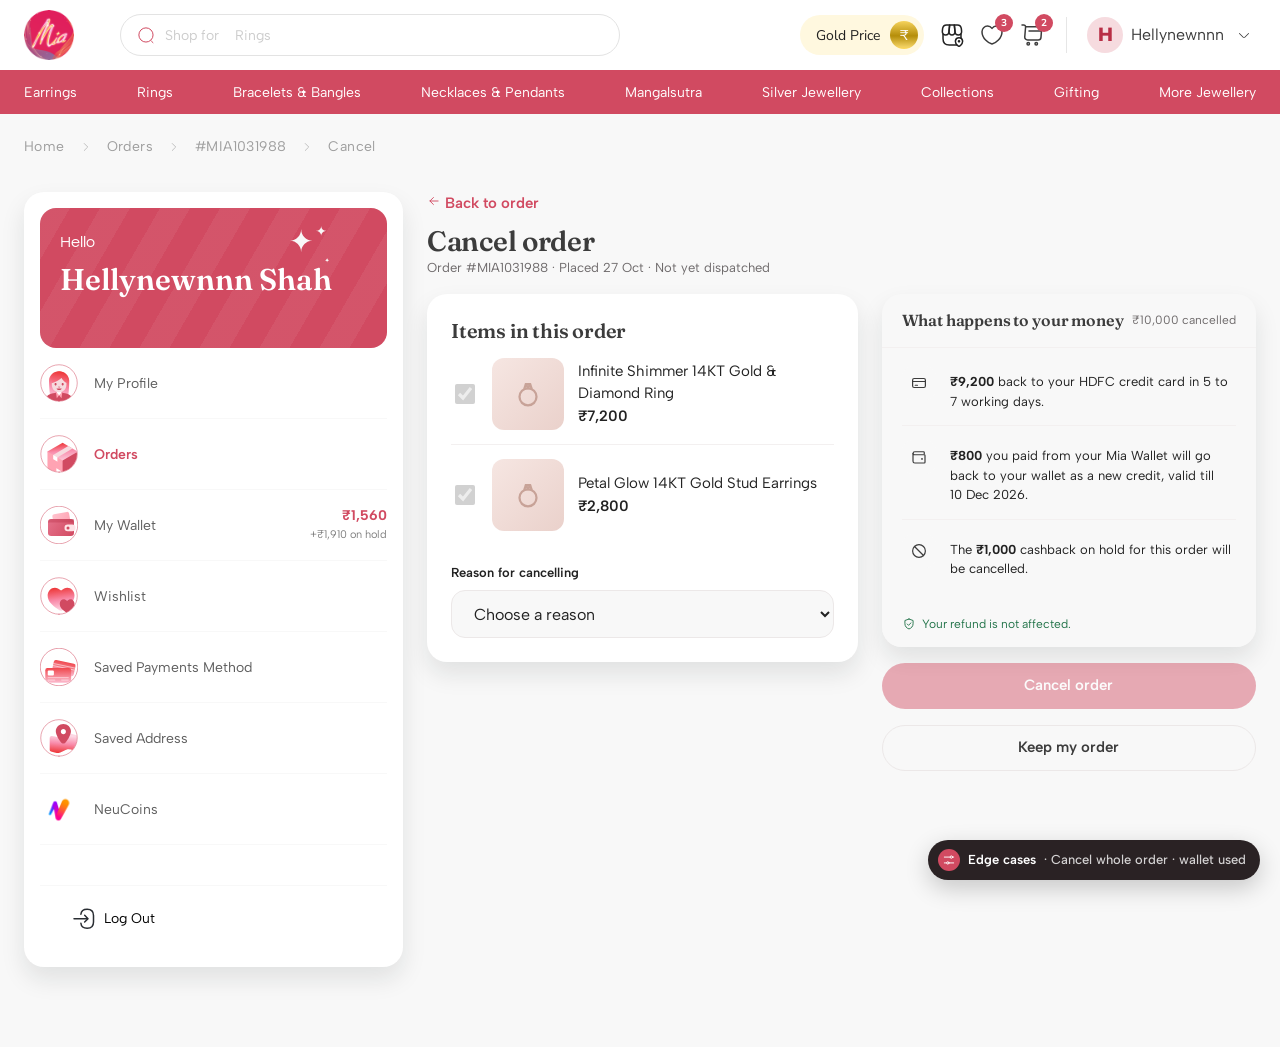
==== cancel.html @ 60a7fd8e "Add Mia Wallet and Cashback UI prototype (manual claim) Static HTML/CSS/JS prototype of the wallet a" ====
<!doctype html>
<html lang="en-IN">
<head>
  <meta charset="utf-8">
  <meta name="viewport" content="width=device-width, initial-scale=1, viewport-fit=cover">
  <title>Cancel order · Mia Wallet prototype</title>
  <link rel="preconnect" href="https://fonts.googleapis.com">
  <link rel="preconnect" href="https://fonts.gstatic.com" crossorigin>
  <link rel="stylesheet" href="assets/css/mia.css">
  <link rel="stylesheet" href="assets/css/site.css">
</head>
<body>
  <script src="assets/js/core.js"></script>
  <script src="assets/js/components.js"></script>
  <script src="assets/js/orders-data.js"></script>
  <script src="assets/js/pages/cancel.js"></script>
</body>
</html>
---- assets/css/mia.css ----
/* Mia Wallet & Cashback — UI prototype styles
   Tokens derived from stg.miabytanishq.com, flattened for a cleaner look. */

@import url("https://fonts.googleapis.com/css2?family=Albert+Sans:wght@400;500;600;700&family=Fraunces:opsz,wght@9..144,500;9..144,600&display=swap");

:root {
  --rose: #d14a61;
  --rose-700: #b23a4f;
  --rose-100: #ffe3e7;
  --rose-50: #fff4f6;

  --ink: #222222;
  --ink-2: #3c3c3c;
  --muted: #6e6a6b;
  --faint: #9a9596;
  --line: #ece8e8;
  --line-2: #f3f0f0;
  --canvas: #f8f8f8;
  --surface: #ffffff;

  --pos: #23744a;
  --pos-bg: #e9f5ee;
  --warn: #8a5a00;
  --warn-bg: #fdf3df;
  --warn-line: #f2dcae;
  --mute: #77716f;
  --mute-bg: #f1efee;
  --err: #c0292f;
  --err-bg: #fdeced;

  --f-display: "Fraunces", Georgia, serif;
  --f-ui: "Albert Sans", system-ui, -apple-system, "Segoe UI", sans-serif;

  --r-card: 20px;
  --r-inner: 14px;
  --r-pill: 999px;

  --s-1: 4px; --s-2: 8px; --s-3: 12px; --s-4: 16px; --s-5: 24px; --s-6: 32px; --s-7: 48px;

  --ease-out: cubic-bezier(.2, .8, .2, 1);
  --ease-in: cubic-bezier(.4, 0, 1, 1);
}

*, *::before, *::after { box-sizing: border-box; }
html { -webkit-text-size-adjust: 100%; }
body {
  margin: 0;
  font-family: var(--f-ui);
  font-size: 15px;
  line-height: 1.5;
  color: var(--ink);
  background: var(--canvas);
  font-feature-settings: "tnum" 0;
  -webkit-font-smoothing: antialiased;
}
img { max-width: 100%; display: block; }
a { color: var(--rose); text-decoration: none; }
a:hover { text-decoration: underline; text-underline-offset: 3px; }
button { font: inherit; color: inherit; }
:focus-visible { outline: 2px solid var(--rose); outline-offset: 2px; border-radius: 6px; }
.num { font-variant-numeric: tabular-nums; }
.sr-only { position: absolute; width: 1px; height: 1px; overflow: hidden; clip: rect(0 0 0 0); white-space: nowrap; }

h1, h2, h3, .display { font-family: var(--f-display); font-weight: 600; color: var(--ink-2); margin: 0; letter-spacing: -0.01em; }
h1 { font-size: 28px; line-height: 1.2; }
h2 { font-size: 20px; line-height: 1.3; }
h3 { font-size: 16px; line-height: 1.35; }
p { margin: 0; }
.eyebrow { font-size: 11px; font-weight: 600; letter-spacing: .12em; text-transform: uppercase; color: var(--muted); }
.muted { color: var(--muted); }
.faint { color: var(--faint); }
.small { font-size: 13px; }
.xs { font-size: 12px; }
.strong { font-weight: 600; }

/* ---------- Header ---------- */
.hdr { background: var(--surface); border-bottom: 1px solid var(--line); position: sticky; top: 0; z-index: 40; }
.hdr__in { max-width: 1240px; margin: 0 auto; padding: 12px 24px; display: flex; align-items: center; gap: 24px; }
.logo { display: inline-flex; align-items: center; justify-content: center; width: 44px; height: 44px; border-radius: 50%; background: var(--rose); color: #fff; font-family: var(--f-display); font-style: italic; font-weight: 600; font-size: 19px; text-decoration: none !important; flex: none; }
.hdr__search { flex: 1; max-width: 520px; display: flex; align-items: center; gap: 10px; height: 42px; padding: 0 16px; border: 1px solid var(--line); border-radius: var(--r-pill); color: var(--faint); font-size: 14px; }
.hdr__icons { margin-left: auto; display: flex; align-items: center; gap: 6px; }
.icon-btn { width: 42px; height: 42px; border-radius: 50%; display: inline-grid; place-items: center; border: 0; background: transparent; cursor: pointer; color: var(--ink-2); position: relative; }
.icon-btn:hover { background: var(--line-2); }
.icon-btn .dot { position: absolute; top: 6px; right: 6px; min-width: 16px; height: 16px; border-radius: 8px; background: var(--rose); color: #fff; font-size: 10px; font-weight: 700; display: grid; place-items: center; padding: 0 4px; }
.acct { position: relative; }
.acct__btn { display: flex; align-items: center; gap: 8px; height: 42px; padding: 0 8px 0 4px; border: 0; background: transparent; cursor: pointer; border-radius: var(--r-pill); }
.acct__btn:hover { background: var(--line-2); }
.avatar { width: 34px; height: 34px; border-radius: 50%; background: var(--rose-100); color: var(--rose); display: grid; place-items: center; font-weight: 600; }
.acct__menu { position: absolute; right: 0; top: calc(100% + 8px); width: 280px; background: var(--surface); border: 1px solid var(--line); border-radius: 16px; padding: 8px; box-shadow: 0 12px 32px rgba(23, 26, 33, .08); opacity: 0; visibility: hidden; transform: translateY(-4px); pointer-events: none; transition: opacity .15s var(--ease-out), transform .15s var(--ease-out), visibility 0s .15s; }
.acct__menu.is-open { opacity: 1; visibility: visible; transform: none; pointer-events: auto; transition-delay: 0s; }
.acct__menu a { display: flex; align-items: center; justify-content: space-between; gap: 12px; padding: 11px 12px; border-radius: 10px; color: var(--ink-2); font-size: 14px; text-decoration: none; }
.acct__menu a:hover { background: var(--canvas); }
.acct__menu hr { border: 0; border-top: 1px solid var(--line); margin: 6px 4px; }
.chip-bal { font-size: 13px; font-weight: 600; color: var(--rose); background: var(--rose-50); border-radius: var(--r-pill); padding: 2px 10px; font-variant-numeric: tabular-nums; }
.hdr__login { height: 40px; padding: 0 18px; border-radius: var(--r-pill); border: 1px solid var(--line); background: #fff; font-weight: 600; cursor: pointer; }

.navbar { background: var(--surface); border-bottom: 1px solid var(--line); }
.navbar__in { max-width: 1240px; margin: 0 auto; padding: 0 24px; display: flex; gap: 28px; height: 44px; align-items: center; overflow-x: auto; scrollbar-width: none; }
.navbar__in span { font-size: 14px; color: var(--ink-2); white-space: nowrap; }

/* ---------- Layout ---------- */
.wrap { max-width: 1240px; margin: 0 auto; padding: 20px 24px 96px; }
.crumbs { display: flex; gap: 8px; font-size: 13px; color: var(--muted); margin-bottom: 20px; flex-wrap: wrap; }
.crumbs a { color: var(--muted); }
.crumbs span[aria-current] { color: var(--ink-2); }
.acct-layout { display: grid; grid-template-columns: 300px 1fr; gap: 24px; align-items: start; }
.stack { display: grid; gap: 16px; }
.stack-sm { display: grid; gap: 8px; }
.row { display: flex; align-items: center; gap: 12px; }
.row-between { display: flex; align-items: center; justify-content: space-between; gap: 12px; }
.grid-2 { display: grid; grid-template-columns: 1.15fr 1fr; gap: 24px; align-items: start; }

/* Sidebar */
.side { background: var(--surface); border: 1px solid var(--line); border-radius: var(--r-card); padding: 16px; position: sticky; top: 92px; }
.hello { background: var(--rose); color: #fff; border-radius: 16px; padding: 18px 20px 22px; margin-bottom: 8px; }
.hello small { font-size: 13px; opacity: .85; }
.hello .display { color: #fff; font-size: 22px; margin-top: 2px; }
.side__nav a { display: flex; align-items: center; gap: 12px; padding: 13px 10px; border-radius: 12px; color: var(--ink-2); font-size: 15px; text-decoration: none; }
.side__nav a + a { border-top: 1px solid var(--line-2); }
.side__nav a:hover { background: var(--canvas); }
.side__nav a[aria-current="page"] { color: var(--rose); font-weight: 600; }
.side__nav .ico { width: 34px; height: 34px; border-radius: 50%; background: var(--rose-50); color: var(--rose); display: grid; place-items: center; flex: none; }
.side__nav .chip-bal { margin-left: auto; }
.m-acctnav { display: none; }

/* ---------- Cards ---------- */
.card { background: var(--surface); border: 1px solid var(--line); border-radius: var(--r-card); padding: 24px; }
.card--flush { padding: 0; overflow: hidden; }
.card__hd { display: flex; align-items: center; justify-content: space-between; gap: 12px; margin-bottom: 16px; }
.card__sec { padding: 20px 24px; }
.card__sec + .card__sec { border-top: 1px solid var(--line-2); }
.divider { border: 0; border-top: 1px solid var(--line-2); margin: 16px 0; }
.page-title { display: flex; align-items: center; justify-content: space-between; gap: 16px; }

/* ---------- Buttons ---------- */
.btn { display: inline-flex; align-items: center; justify-content: center; gap: 8px; height: 46px; padding: 0 24px; border-radius: var(--r-pill); border: 1px solid transparent; font-family: var(--f-ui); font-size: 15px; font-weight: 600; cursor: pointer; text-decoration: none !important; transition: background-color .15s var(--ease-out), color .15s var(--ease-out), border-color .15s var(--ease-out), transform .1s; white-space: nowrap; }
.btn:active { transform: scale(.985); }
.btn--primary { background: var(--rose); color: #fff; }
.btn--primary:hover { background: var(--rose-700); }
.btn--soft { background: var(--rose-100); color: var(--rose); }
.btn--soft:hover { background: #ffd5db; }
.btn--ghost { background: transparent; color: var(--ink-2); border-color: var(--line); }
.btn--ghost:hover { border-color: #d9d3d3; background: var(--canvas); }
.btn--block { width: 100%; }
.btn--sm { height: 36px; padding: 0 16px; font-size: 14px; }
.btn[disabled], .btn[aria-disabled="true"] { opacity: .45; cursor: not-allowed; transform: none; }
.btn .spin { width: 16px; height: 16px; border: 2px solid currentColor; border-right-color: transparent; border-radius: 50%; animation: spin .7s linear infinite; }
@keyframes spin { to { transform: rotate(360deg); } }
.link { background: none; border: 0; padding: 0; color: var(--rose); font-weight: 600; cursor: pointer; font-size: inherit; text-decoration: none; }
.link:hover { text-decoration: underline; text-underline-offset: 3px; }
.link--muted { color: var(--ink-2); }

/* ---------- Badges / chips ---------- */
.badge { display: inline-flex; align-items: center; gap: 6px; height: 26px; padding: 0 10px; border-radius: var(--r-pill); font-size: 12px; font-weight: 600; white-space: nowrap; }
.badge svg { width: 13px; height: 13px; }
.badge--neutral { background: var(--rose-50); color: var(--rose-700); }
.badge--pos { background: var(--pos-bg); color: var(--pos); }
.badge--warn { background: var(--warn-bg); color: var(--warn); }
.badge--mute { background: var(--mute-bg); color: var(--mute); }
.badge--info { background: #eef2f8; color: #3b5276; }
.badge--status { background: #fff3dc; color: #a05b00; }
.tag { display: inline-flex; align-items: center; height: 22px; padding: 0 8px; border-radius: 6px; font-size: 11px; font-weight: 700; letter-spacing: .02em; }
.tag--wallet { background: var(--rose); color: #fff; }
.tag--offer { background: #f3ecff; color: #6a3fb5; }
.tag--disc { background: var(--pos-bg); color: var(--pos); }
.tag--coupon { background: #eef2f8; color: #3b5276; }
.tag--plain { background: var(--mute-bg); color: var(--mute); }

/* ---------- Notices ---------- */
.note { display: flex; gap: 10px; align-items: flex-start; padding: 12px 14px; border-radius: var(--r-inner); font-size: 14px; line-height: 1.45; }
.note svg { flex: none; width: 18px; height: 18px; margin-top: 1px; }
.note--info { background: var(--canvas); color: var(--ink-2); }
.note--warn { background: var(--warn-bg); color: #6b4600; }
.note--pos { background: var(--pos-bg); color: #1c5c3b; }
.note--err { background: var(--err-bg); color: #8f1f24; }
.note--rose { background: var(--rose-50); color: var(--ink-2); }
.note .x { margin-left: auto; background: none; border: 0; cursor: pointer; color: inherit; opacity: .6; padding: 0 2px; }

/* ---------- Key-value lines ---------- */
.kv { display: flex; justify-content: space-between; align-items: baseline; gap: 16px; padding: 12px 0; font-size: 15px; }
.kv + .kv { border-top: 1px dashed var(--line); }
.kv dt, .kv .k { color: var(--ink-2); }
.kv dd, .kv .v { margin: 0; font-variant-numeric: tabular-nums; font-weight: 500; text-align: right; }
.kv--total { background: var(--canvas); border-radius: 12px; padding: 14px 16px; margin-top: 8px; border: 0 !important; font-weight: 600; }
.kv--total .v { font-weight: 700; font-size: 17px; }
.kv .v.pos { color: var(--pos); }
.kv .v.rose { color: var(--rose); }

/* ---------- Money hero ---------- */
.money-xl { font-family: var(--f-display); font-weight: 600; font-size: 44px; line-height: 1.05; letter-spacing: -0.02em; color: var(--ink); font-variant-numeric: tabular-nums; }
.money-lg { font-family: var(--f-display); font-weight: 600; font-size: 24px; letter-spacing: -0.01em; font-variant-numeric: tabular-nums; }

/* ---------- Wallet page ---------- */
.w-hero { display: grid; grid-template-columns: 1fr auto; gap: 24px; align-items: end; }
.w-hero__meta { display: flex; gap: 24px; flex-wrap: wrap; }
.w-stat { padding-left: 16px; border-left: 1px solid var(--line); }
.w-stat .money-lg { font-size: 20px; }
.secure { display: inline-flex; align-items: center; gap: 6px; font-size: 11px; font-weight: 700; letter-spacing: .14em; color: var(--pos); }
.tabs { display: flex; gap: 4px; padding: 4px; background: var(--canvas); border-radius: var(--r-pill); width: max-content; max-width: 100%; }
.tab { height: 40px; padding: 0 18px; border: 0; border-radius: var(--r-pill); background: transparent; cursor: pointer; font-weight: 600; font-size: 14px; color: var(--muted); white-space: nowrap; }
.tab[aria-selected="true"] { background: var(--surface); color: var(--ink); box-shadow: 0 1px 2px rgba(0,0,0,.06), 0 0 0 1px var(--line); }
.list { list-style: none; margin: 0; padding: 0; }
.li { display: flex; align-items: center; gap: 14px; padding: 14px 0; }
.li + .li { border-top: 1px solid var(--line-2); }
.li__ico { width: 40px; height: 40px; border-radius: 12px; display: grid; place-items: center; flex: none; background: var(--canvas); color: var(--ink-2); }
.li__ico.pos { background: var(--pos-bg); color: var(--pos); }
.li__ico.rose { background: var(--rose-50); color: var(--rose); }
.li__ico.warn { background: var(--warn-bg); color: var(--warn); }
.li__ico.mute { background: var(--mute-bg); color: var(--mute); }
.li__main { flex: 1; min-width: 0; }
.li__title { font-weight: 600; font-size: 15px; color: var(--ink); }
.li__sub { font-size: 13px; color: var(--muted); margin-top: 2px; }
.li__end { text-align: right; flex: none; }
.amt { font-weight: 600; font-variant-numeric: tabular-nums; white-space: nowrap; }
.amt.pos { color: var(--pos); }
.amt.mute { color: var(--faint); text-decoration: line-through; text-decoration-thickness: 1px; }
.sec-hd { display: flex; align-items: baseline; justify-content: space-between; gap: 12px; }
.sec-hd h2 { font-size: 18px; }
.pending-group { border: 1px solid var(--line); border-radius: 16px; padding: 4px 16px; }
.pending-group--warn { border-color: var(--warn-line); background: #fffcf6; }
.empty { text-align: center; padding: 48px 24px; }
.empty__art { width: 96px; height: 96px; margin: 0 auto 16px; border-radius: 50%; background: var(--rose-50); display: grid; place-items: center; color: var(--rose); }
.empty__art svg { width: 44px; height: 44px; }
.acc { border-top: 1px solid var(--line-2); }
.acc summary { list-style: none; cursor: pointer; display: flex; align-items: center; justify-content: space-between; padding: 16px 0; font-weight: 600; }
.acc summary::-webkit-details-marker { display: none; }
.acc summary svg { transition: transform .2s var(--ease-out); }
.acc[open] summary svg { transform: rotate(180deg); }
.acc dl { margin: 0 0 12px; display: grid; gap: 12px; }
.acc dt { font-weight: 600; font-size: 14px; }
.acc dd { margin: 2px 0 0; font-size: 14px; color: var(--muted); }

/* Credit rows */
.credit { display: grid; grid-template-columns: 1fr auto; gap: 4px 16px; padding: 16px 0; }
.credit + .credit { border-top: 1px solid var(--line-2); }
.credit--projected { opacity: .7; }
.credit--projected .money-lg { color: var(--muted); }
.credit--expired .money-lg { color: var(--faint); }
.bar { height: 4px; background: var(--line-2); border-radius: 2px; overflow: hidden; margin-top: 8px; grid-column: 1 / -1; }
.bar i { display: block; height: 100%; background: var(--rose); border-radius: 2px; }

/* ---------- Cashback block (order details) ---------- */
.cb { border-radius: var(--r-card); padding: 20px; border: 1px solid var(--line); background: var(--surface); }
.cb__hd { display: flex; align-items: flex-start; gap: 14px; }
.cb__ico { width: 44px; height: 44px; border-radius: 14px; display: grid; place-items: center; flex: none; }
.cb--hold .cb__ico { background: var(--rose-50); color: var(--rose); }
.cb--paused { background: #fffcf6; border-color: var(--warn-line); }
.cb--paused .cb__ico { background: var(--warn-bg); color: var(--warn); }
.cb--credited .cb__ico { background: var(--pos-bg); color: var(--pos); }
.cb--voided .cb__ico { background: var(--mute-bg); color: var(--mute); }
.cb__title { font-family: var(--f-display); font-weight: 600; font-size: 19px; color: var(--ink); }
.cb__body { margin-top: 4px; color: var(--muted); font-size: 14px; }
.cb__actions { display: flex; gap: 12px; align-items: center; margin-top: 16px; flex-wrap: wrap; padding-left: 58px; }
.timeline { display: grid; grid-template-columns: repeat(3, 1fr); gap: 0; margin: 18px 0 2px; padding-left: 58px; }
.tl { position: relative; padding-top: 18px; font-size: 12px; color: var(--muted); }
.tl::before { content: ""; position: absolute; top: 5px; left: 0; right: 0; height: 2px; background: var(--line); }
.tl::after { content: ""; position: absolute; top: 0; left: 0; width: 12px; height: 12px; border-radius: 50%; background: var(--surface); border: 2px solid var(--line); }
.tl.done::before, .tl.done::after { background: var(--rose); border-color: var(--rose); }
.tl.now::after { background: var(--surface); border-color: var(--rose); box-shadow: 0 0 0 4px var(--rose-50); }
.tl:last-child::before { right: auto; width: 0; }
.tl b { display: block; color: var(--ink-2); font-weight: 600; }

/* ---------- Order cards ---------- */
.ocard { background: var(--surface); border: 1px solid var(--line); border-radius: var(--r-card); overflow: hidden; }
.ocard__top { display: flex; gap: 16px; padding: 20px; align-items: center; }
.thumb { width: 72px; height: 72px; border-radius: 12px; flex: none; background: linear-gradient(135deg, #f6e6e2, #ead1cb); display: grid; place-items: center; color: #b78b7e; overflow: hidden; }
.thumb svg { width: 34px; height: 34px; opacity: .7; }
.thumb--lg { width: 88px; height: 88px; }
.thumb--silver { background: linear-gradient(135deg, #eef0f2, #d9dde2); color: #8a929b; }
.thumb--coin { background: linear-gradient(135deg, #fbefd2, #f0d79a); color: #b48a2a; }
.ocard__cb { display: flex; align-items: center; gap: 10px; padding: 12px 20px; background: var(--canvas); font-size: 14px; border-top: 1px solid var(--line-2); flex-wrap: wrap; }
.ocard__cb svg { width: 16px; height: 16px; flex: none; }
.ocard__ft { display: flex; justify-content: flex-end; padding: 12px 20px; border-top: 1px solid var(--line-2); }
.spec-pill { display: inline-flex; align-items: center; height: 30px; padding: 0 12px; border-radius: 10px; background: var(--canvas); font-size: 13px; color: var(--muted); }
.spec-pill b { color: var(--ink-2); font-weight: 500; margin-left: 4px; }
.item { display: flex; gap: 16px; padding: 16px 0; }
.item + .item { border-top: 1px solid var(--line-2); }
.item__main { flex: 1; min-width: 0; }
.item__name { font-size: 15px; color: var(--ink); }
.item__price { font-family: var(--f-display); font-weight: 600; font-size: 16px; }

/* ---------- Cart ---------- */
.ctile { display: flex; gap: 16px; padding: 18px; background: var(--surface); border: 1px solid var(--line); border-radius: var(--r-card); }
.ctile__img { width: 112px; height: 112px; border-radius: 14px; }
.qty { display: inline-flex; align-items: center; gap: 4px; border: 1px solid var(--line); border-radius: var(--r-pill); padding: 2px; }
.qty button { width: 32px; height: 32px; border-radius: 50%; border: 0; background: transparent; cursor: pointer; font-size: 18px; color: var(--ink-2); }
.qty button:hover { background: var(--canvas); }
.qty span { min-width: 20px; text-align: center; font-variant-numeric: tabular-nums; }
.ws { border: 1px solid var(--line); border-radius: var(--r-card); background: var(--surface); padding: 18px 20px; }
.ws--applied { border-color: #f1c4cc; background: var(--rose-50); }
.ws__row { display: flex; gap: 14px; align-items: center; }
.ws__ico { width: 44px; height: 44px; border-radius: 14px; background: var(--rose-50); color: var(--rose); display: grid; place-items: center; flex: none; }
.ws--applied .ws__ico { background: var(--rose); color: #fff; }
.ws__main { flex: 1; min-width: 0; }
.ws__title { font-weight: 600; font-size: 15px; }
.ws__sub { font-size: 13px; color: var(--muted); margin-top: 1px; }
.ws__extra { margin-top: 12px; display: grid; gap: 10px; }
.skel { background: linear-gradient(90deg, var(--line-2) 0%, #faf8f8 50%, var(--line-2) 100%); background-size: 200% 100%; animation: shimmer 1.2s ease-in-out infinite; border-radius: 8px; }
@keyframes shimmer { 0% { background-position: 200% 0; } 100% { background-position: -200% 0; } }
.coupon-input { display: flex; gap: 8px; }
.input { height: 48px; width: 100%; border: 1px solid var(--line); background: var(--canvas); border-radius: var(--r-pill); padding: 0 18px; font: inherit; font-size: 16px; color: var(--ink); }
.input:focus { outline: none; border-color: var(--rose); background: #fff; box-shadow: 0 0 0 3px var(--rose-50); }
.field-err { color: var(--err); font-size: 13px; margin-top: 6px; min-height: 0; }
.paybar { position: sticky; bottom: 0; background: var(--surface); border-top: 1px solid var(--line); padding: 14px 24px; display: none; }

/* Radio cards */
.rcard { display: flex; gap: 12px; align-items: flex-start; padding: 14px 16px; border: 1px solid var(--line); border-radius: var(--r-inner); cursor: pointer; background: #fff; }
.rcard:has(input:checked) { border-color: var(--rose); background: var(--rose-50); }
.rcard input { accent-color: var(--rose); margin-top: 3px; width: 18px; height: 18px; }
.rcard[aria-disabled="true"] { opacity: .55; cursor: not-allowed; background: var(--canvas); }
.check { display: flex; gap: 14px; align-items: center; padding: 14px 0; }
.check + .check { border-top: 1px solid var(--line-2); }
.check input { width: 20px; height: 20px; accent-color: var(--rose); flex: none; }
.check.is-disabled { opacity: .6; }

/* Stepper */
.steps { display: flex; gap: 8px; align-items: center; margin-bottom: 20px; flex-wrap: wrap; }
.step { display: flex; align-items: center; gap: 8px; font-size: 13px; color: var(--muted); }
.step i { width: 24px; height: 24px; border-radius: 50%; display: grid; place-items: center; font-style: normal; font-size: 12px; font-weight: 700; background: var(--line-2); color: var(--muted); }
.step.on { color: var(--ink); font-weight: 600; }
.step.on i { background: var(--rose); color: #fff; }
.step.done i { background: var(--rose-100); color: var(--rose); }
.step-sep { width: 28px; height: 1px; background: var(--line); }

/* Refund summary */
.rs { border: 1px solid var(--line); border-radius: var(--r-card); overflow: hidden; }
.rs__hd { padding: 16px 20px; border-bottom: 1px solid var(--line-2); display: flex; justify-content: space-between; align-items: center; }
.rs__bd { padding: 4px 20px 8px; }
.rs__cb { padding: 14px 20px; background: var(--canvas); display: grid; gap: 4px; font-size: 14px; }
.rs__flow { display: inline-flex; align-items: center; gap: 8px; font-weight: 600; font-variant-numeric: tabular-nums; }
.rs__flow s { color: var(--faint); font-weight: 500; }

/* ---------- Banner (confirmation) ---------- */
.banner { display: grid; grid-template-columns: auto 1fr; gap: 16px; padding: 22px; border-radius: var(--r-card); background: var(--rose-50); border: 1px solid #f6d6dc; }
.banner__ico { width: 48px; height: 48px; border-radius: 16px; background: var(--rose); color: #fff; display: grid; place-items: center; }
.success-hero { text-align: center; padding: 36px 24px 28px; }
.success-hero .tick { width: 64px; height: 64px; border-radius: 50%; margin: 0 auto 14px; background: var(--pos-bg); color: var(--pos); display: grid; place-items: center; }

/* ---------- Modal / sheet ---------- */
.ov { position: fixed; inset: 0; background: rgba(28, 22, 24, .42); z-index: 80; display: grid; place-items: center; padding: 24px; opacity: 0; transition: opacity .2s var(--ease-out); }
.ov.is-in { opacity: 1; }
.dlg { width: 100%; max-width: 460px; max-height: calc(100vh - 48px); overflow: auto; background: var(--surface); border-radius: 24px; padding: 28px; position: relative; transform: translateY(8px) scale(.98); transition: transform .25s var(--ease-out); }
.ov.is-in .dlg { transform: none; }
.dlg__x { position: absolute; top: 16px; right: 16px; width: 36px; height: 36px; border-radius: 50%; border: 0; background: var(--canvas); cursor: pointer; display: grid; place-items: center; }
.dlg__x:hover { background: var(--line); }
.dlg h2 { font-size: 22px; padding-right: 36px; }
.dlg__actions { display: grid; gap: 10px; margin-top: 22px; }
.dlg__grab { display: none; }
.amount-field { display: flex; align-items: center; height: 60px; border: 1.5px solid var(--line); border-radius: 16px; padding: 0 16px; background: #fff; transition: border-color .15s, box-shadow .15s; }
.amount-field:focus-within { border-color: var(--rose); box-shadow: 0 0 0 3px var(--rose-50); }
.amount-field.is-err { border-color: var(--err); box-shadow: 0 0 0 3px var(--err-bg); }
.amount-field span { font-family: var(--f-display); font-size: 24px; color: var(--muted); margin-right: 6px; }
.amount-field input { border: 0; outline: 0; font-family: var(--f-display); font-size: 26px; font-weight: 600; width: 100%; background: transparent; color: var(--ink); font-variant-numeric: tabular-nums; }
.amount-field input[readonly] { color: var(--muted); }
.chip-btn { height: 32px; padding: 0 14px; border-radius: var(--r-pill); border: 1px solid var(--rose); background: #fff; color: var(--rose); font-size: 13px; font-weight: 600; cursor: pointer; }
.chip-btn:hover { background: var(--rose-50); }
.warn-box { display: flex; gap: 12px; padding: 14px 16px; border-radius: 14px; background: var(--warn-bg); color: #5f3e00; font-size: 14px; }
.warn-box svg { flex: none; width: 20px; height: 20px; margin-top: 1px; color: var(--warn); }

/* ---------- Toast ---------- */
.toasts { position: fixed; left: 50%; bottom: 28px; transform: translateX(-50%); z-index: 120; display: grid; gap: 8px; pointer-events: none; }
.toast { background: #2a2224; color: #fff; padding: 12px 18px; border-radius: var(--r-pill); font-size: 14px; font-weight: 500; display: flex; gap: 8px; align-items: center; box-shadow: 0 8px 24px rgba(0,0,0,.18); animation: toast-in .25s var(--ease-out); }
.toast svg { width: 16px; height: 16px; color: #8fe0b2; }
@keyframes toast-in { from { opacity: 0; transform: translateY(8px); } }

/* ---------- PDP ---------- */
.pdp { display: grid; grid-template-columns: 1.1fr 1fr; gap: 40px; align-items: start; }
.pdp__img { aspect-ratio: 1 / 1; border-radius: 24px; background: linear-gradient(135deg, #f7ebe7, #ecd6cf); display: grid; place-items: center; color: #c19a8e; }
.pdp__img svg { width: 120px; height: 120px; opacity: .55; }
.pdp__img--coin { background: linear-gradient(135deg, #fbf1d8, #efd49a); color: #b48a2a; }
.pdp__price { font-family: var(--f-display); font-weight: 600; font-size: 30px; }
.earn { display: flex; gap: 12px; align-items: center; padding: 12px 14px; border-radius: 14px; background: var(--rose-50); }
.earn svg { color: var(--rose); flex: none; }

/* ---------- Edge case pill (dev) ---------- */
.dev { position: fixed; right: 20px; bottom: 20px; z-index: 200; font-family: var(--f-ui); }
.dev__pill { display: flex; align-items: center; gap: 8px; height: 40px; padding: 0 14px 0 10px; border-radius: var(--r-pill); border: 0; background: #2a2224; color: #fff; font-size: 13px; font-weight: 600; cursor: pointer; box-shadow: 0 8px 24px rgba(0,0,0,.2); max-width: min(360px, calc(100vw - 40px)); }
.dev__pill > span:nth-child(2) { white-space: nowrap; flex: none; }
.dev__pill .lbl { overflow: hidden; text-overflow: ellipsis; white-space: nowrap; font-weight: 500; opacity: .8; }
.dev__dot { width: 22px; height: 22px; border-radius: 50%; background: var(--rose); display: grid; place-items: center; flex: none; }
.dev__panel { position: absolute; right: 0; bottom: 52px; width: 340px; max-width: calc(100vw - 40px); background: #fff; border: 1px solid var(--line); border-radius: 18px; padding: 16px; box-shadow: 0 16px 48px rgba(0,0,0,.16); display: none; }
.dev.is-open .dev__panel { display: block; animation: toast-in .2s var(--ease-out); }
.dev__panel label { display: block; font-size: 11px; font-weight: 700; letter-spacing: .08em; text-transform: uppercase; color: var(--muted); margin: 12px 0 6px; }
.dev__panel label:first-of-type { margin-top: 4px; }
.dev__panel select { width: 100%; height: 40px; border: 1px solid var(--line); border-radius: 12px; padding: 0 10px; font: inherit; font-size: 14px; background: var(--canvas); color: var(--ink); cursor: pointer; }
.dev__panel select:focus { outline: 2px solid var(--rose); outline-offset: 1px; }
.dev__nav { display: flex; gap: 8px; margin-top: 14px; }
.dev__nav button { flex: 1; height: 36px; border-radius: 10px; border: 1px solid var(--line); background: #fff; cursor: pointer; font-size: 13px; font-weight: 600; }
.dev__nav button:hover { background: var(--canvas); }
.dev__desc { margin-top: 12px; font-size: 12.5px; color: var(--muted); line-height: 1.45; padding: 10px 12px; background: var(--canvas); border-radius: 10px; }
.dev__evt { margin-top: 8px; font: 11px/1.4 ui-monospace, SFMono-Regular, Menlo, monospace; color: var(--faint); word-break: break-all; }
.dev__hd { display: flex; align-items: center; justify-content: space-between; }
.dev__hd b { font-size: 14px; }
.dev__hd kbd { font: 11px ui-monospace, Menlo, monospace; background: var(--canvas); border: 1px solid var(--line); border-radius: 5px; padding: 1px 5px; color: var(--muted); }

/* ---------- Hub ---------- */
.hub-grid { display: grid; grid-template-columns: repeat(auto-fill, minmax(260px, 1fr)); gap: 16px; }
.hub-card { display: block; background: #fff; border: 1px solid var(--line); border-radius: var(--r-card); padding: 20px; color: var(--ink); text-decoration: none !important; transition: border-color .15s, transform .15s var(--ease-out); }
.hub-card:hover { border-color: #f1c4cc; transform: translateY(-2px); }
.hub-card h3 { font-size: 18px; margin: 10px 0 4px; }
.hub-card .badge { height: 22px; font-size: 11px; }

/* ---------- Responsive ---------- */
@media (max-width: 1024px) {
  .acct-layout { grid-template-columns: 1fr; }
  .side { display: none; }
  .m-acctnav { display: flex; gap: 8px; overflow-x: auto; margin: -4px -24px 16px; padding: 0 24px 4px; scrollbar-width: none; }
  .m-acctnav a { flex: none; height: 36px; padding: 0 14px; border-radius: var(--r-pill); border: 1px solid var(--line); background: #fff; color: var(--ink-2); font-size: 14px; display: inline-flex; align-items: center; gap: 8px; text-decoration: none; }
  .m-acctnav a[aria-current="page"] { border-color: var(--rose); color: var(--rose); background: var(--rose-50); font-weight: 600; }
  .grid-2 { grid-template-columns: 1fr; }
  .pdp { grid-template-columns: 1fr; gap: 24px; }
  .od { gap: 16px; }
  .od > .stack { display: contents; }
  .od .cb, .od .s-cb { order: -1; }
}
@media (max-width: 640px) {
  body { font-size: 14px; }
  .hdr__in { padding: 10px 16px; gap: 12px; }
  .hdr__search, .navbar, .acct__btn .acct__name { display: none; }
  .wrap { padding: 16px 16px 120px; }
  .m-acctnav { margin: -4px -16px 14px; padding: 0 16px 4px; }
  .card { padding: 18px; border-radius: 18px; }
  .card__sec { padding: 16px 18px; }
  h1 { font-size: 24px; }
  .money-xl { font-size: 38px; }
  .w-hero { grid-template-columns: 1fr; }
  .w-stat { padding-left: 0; border-left: 0; }
  .tabs { width: 100%; }
  .tab { flex: 1; padding: 0 10px; font-size: 13px; }
  .cb__actions, .timeline { padding-left: 0; }
  .ctile__img { width: 84px; height: 84px; }
  .ov { place-items: end center; padding: 0; }
  .dlg { max-width: none; border-radius: 24px 24px 0 0; padding: 12px 20px calc(24px + env(safe-area-inset-bottom)); transform: translateY(100%); transition: transform .3s var(--ease-out); max-height: 92vh; }
  .dlg__grab { display: block; width: 40px; height: 4px; border-radius: 2px; background: var(--line); margin: 0 auto 16px; }
  .dlg__x { top: 14px; }
  .dev { right: 12px; bottom: 12px; }
  .dev__pill .lbl { display: none; }
  .paybar { display: flex; }
  .toasts { bottom: 84px; width: calc(100% - 32px); }
  .toast { justify-content: center; }
}
@media (prefers-reduced-motion: reduce) {
  *, *::before, *::after { animation-duration: .01ms !important; transition-duration: .01ms !important; }
}
body:has(.ov) .dev { display: none; }

/* Wallet hero tiles: total balance with available, on hold, paused and expiring */
.w-tiles { display: grid; grid-template-columns: repeat(auto-fit, minmax(170px, 1fr)); gap: 12px; margin-top: 20px; }
.w-tile { border-radius: 16px; padding: 14px 16px; background: var(--canvas); display: flex; flex-direction: column; gap: 2px; min-width: 0; }
.w-tile__hd { display: flex; align-items: center; gap: 6px; font-size: 12px; font-weight: 600; color: var(--muted); }
.w-tile__v { font-family: var(--f-display); font-weight: 600; font-size: 22px; color: var(--ink); margin-top: 4px; }
.w-tile__s { font-size: 12px; color: var(--muted); }
.w-tile__btn { margin-top: 10px; align-self: flex-start; }
.w-tile.avail { background: var(--pos-bg); }
.w-tile.avail .w-tile__hd { color: var(--pos); }
.w-tile.hold { background: var(--rose-50); border: 1px dashed #f1c2cb; }
.w-tile.hold .w-tile__hd { color: var(--rose); }
.w-tile.paused { background: var(--warn-bg); }
.w-tile.paused .w-tile__hd { color: var(--warn); }
.w-tile.exp .w-tile__hd { color: #8a5a00; }

/* On-hold order picker and cards */
.dlg--wide { max-width: 600px; }
.hoc-list { display: grid; gap: 12px; margin-top: 16px; }
.hoc { border: 1px solid var(--line); border-radius: 18px; padding: 16px; background: #fff; display: grid; gap: 12px; }
.hoc.is-off { background: var(--canvas); }
.hoc__top { display: flex; justify-content: space-between; align-items: flex-start; gap: 12px; }
.hoc__no { font-weight: 700; font-size: 15px; color: var(--ink); }
.hoc__meta { font-size: 13px; color: var(--muted); margin-top: 2px; }
.hoc__amt { text-align: right; font-family: var(--f-display); font-weight: 600; font-size: 22px; line-height: 1.1; color: var(--rose); }
.hoc.is-off .hoc__amt { color: var(--ink-2); }
.hoc__amt small { display: block; font-family: var(--f-ui); font-size: 11px; font-weight: 600; color: var(--muted); }
.hoc__items { display: flex; align-items: center; gap: 12px; }
.hoc__thumbs { display: flex; flex: none; }
.hoc__thumbs img, .hoc__more { width: 48px; height: 48px; border-radius: 12px; object-fit: cover; border: 2px solid #fff; background: var(--line-2); }
.hoc__thumbs img + img, .hoc__thumbs img + .hoc__more { margin-left: -14px; }
.hoc__more { display: grid; place-items: center; font-size: 12px; font-weight: 700; color: var(--muted); }
.hoc__names { font-size: 13px; color: var(--ink-2); line-height: 1.4; display: -webkit-box; -webkit-line-clamp: 2; -webkit-box-orient: vertical; overflow: hidden; }
.hoc__ft { display: flex; align-items: center; justify-content: space-between; gap: 12px; padding-top: 12px; border-top: 1px dashed var(--line); }
.hoc__st { display: flex; gap: 6px; align-items: flex-start; font-size: 12.5px; color: var(--muted); line-height: 1.4; }
.hoc__st svg { flex: none; margin-top: 1px; }
.hoc__st b { color: var(--ink-2); }
.hoc__cta { flex: none; text-decoration: none !important; display: inline-flex; align-items: center; }

/* Items listed inside the claim consent modal */
.claim-items { margin-top: 16px; border: 1px solid var(--line); border-radius: 16px; padding: 12px 14px; }
.claim-items__hd { font-size: 12px; font-weight: 700; letter-spacing: .04em; text-transform: uppercase; color: var(--muted); margin-bottom: 4px; }
.claim-item { display: flex; gap: 12px; align-items: center; padding: 8px 0; }
.claim-item + .claim-item { border-top: 1px solid var(--line-2); }
.claim-item img { width: 44px; height: 44px; border-radius: 10px; object-fit: cover; flex: none; }
.claim-item__n { font-size: 14px; color: var(--ink); }
.claim-item__s { font-size: 12px; color: var(--muted); margin-top: 1px; }
.claim-items__ft { font-size: 12px; color: var(--muted); padding-top: 8px; border-top: 1px solid var(--line-2); }

/* Order page reached from a Claim entry point */
.claim-ctx { display: flex; gap: 14px; align-items: flex-start; padding: 16px 18px; border-radius: 16px; background: #fff7f8; border: 1px dashed #f1c2cb; margin-bottom: 20px; }
.claim-ctx > svg { color: var(--rose); flex: none; margin-top: 2px; }
.claim-ctx__t { font-weight: 700; color: var(--ink); }
.claim-ctx__b { font-size: 14px; color: var(--muted); margin-top: 2px; }
.claim-ctx__a { margin-left: auto; flex: none; white-space: nowrap; }
.claim-ctx.done { background: var(--pos-bg); border-color: #bfe3cc; }
.claim-ctx.done > svg { color: var(--pos); }
.s-cb.is-focus { box-shadow: 0 0 0 3px var(--rose), var(--s-shadow); }
.s-li.is-focus { background: #fff7f8; border-radius: 12px; }
@media (max-width: 640px) {
  .hoc__ft { flex-direction: column; align-items: stretch; }
  .hoc__cta { justify-content: center; }
  .claim-ctx { flex-wrap: wrap; }
  .claim-ctx__a { margin-left: 0; }
}
---- assets/css/site.css ----
/* Replica of stg.miabytanishq.com chrome, cart, order history and order details.
   Values measured from the live site at 1440px (computed styles). */

@import url("https://fonts.googleapis.com/css2?family=Questrial&family=Nunito+Sans:wght@400;600;700&family=Albert+Sans:wght@400;500;600;700;800&display=swap");

:root {
  --s-rose: #d14a61;
  --s-rose-dk: #b82e45;
  --s-rose-soft: #ffe3e7;
  --s-rose-soft2: #f6dbdf;
  --s-canvas: #f8f8f8;
  --s-ink: #212121;
  --s-ink2: #3c3c3c;
  --s-grey: #5e5e5e;
  --s-grey2: #808080;
  --s-grey3: #9e9e9e;
  --s-green: #27ba4f;
  --s-green2: #04ad61;
  --s-shadow: 0 12px 24px rgba(23, 26, 33, 0.1);
  --s-shadow2: 0 4px 16px rgba(0, 0, 0, 0.12);
}

body.site { background: var(--s-canvas); font-family: "Albert Sans", sans-serif; color: #222; }
body.site .wrap { max-width: none; padding: 0; }

/* ---------- Header (70px) + nav (44px) ---------- */
.s-hdr { background: #fff; position: sticky; top: 0; z-index: 40; }
.s-hdr__in { max-width: 1290px; margin: 0 auto; height: 70px; display: flex; align-items: center; padding: 0 7px; }
.s-logo img { width: 50px; height: 50px; display: block; }
.s-search { margin-left: 46px; width: 500px; height: 42px; border: 1px solid #e3e3e3; border-radius: 22px; display: flex; align-items: center; padding: 0 16px; gap: 10px; color: #cdcdcd; font-size: 14px; }
.s-search img { width: 18px; height: 18px; }
.s-search .cam { margin-left: auto; color: var(--s-rose); }
.s-right { margin-left: auto; display: flex; align-items: center; gap: 16px; }
.s-gold { display: flex; align-items: center; gap: 10px; height: 40px; padding: 0 6px 0 16px; background: #fff8df; border-radius: 24px; font-family: "Nunito Sans", sans-serif; font-size: 14px; color: #212121; }
.s-gold i { width: 28px; height: 28px; border-radius: 50%; display: grid; place-items: center; font-style: normal; color: #fff; font-size: 14px; background: linear-gradient(#f6d35c 0%, #b58d09 53%, #efce5e 91%, #ffd858 100%); }
.s-ic { position: relative; width: 24px; height: 24px; display: block; }
.s-ic img { width: 24px; height: 24px; }
.s-ic b { position: absolute; top: -9px; right: -9px; min-width: 18px; height: 18px; border-radius: 50%; background: var(--s-rose); color: #fff; font: 700 10px/18px "Nunito Sans", sans-serif; text-align: center; padding: 0 3px; }
.s-sep { width: 1px; height: 36px; background: #e6e6e6; margin: 0 4px 0 6px; }
.s-user { display: flex; align-items: center; gap: 8px; background: none; border: 0; cursor: pointer; padding: 0; }
.s-user .av { width: 36px; height: 36px; border-radius: 50%; background: var(--s-rose-soft2); color: var(--s-rose-dk); font: 900 19px/36px "Nunito Sans", sans-serif; text-align: center; }
.s-user span.nm { font-size: 16px; color: var(--s-ink2); }
.s-user img { width: 24px; }
.s-login { font-size: 16px; color: var(--s-ink2); background: none; border: 0; cursor: pointer; display: flex; gap: 8px; align-items: center; }
.s-acct { position: relative; }
.s-menu { position: absolute; right: 0; top: calc(100% + 14px); width: 300px; background: #fff; border-radius: 20px; box-shadow: var(--s-shadow); padding: 10px 16px; opacity: 0; visibility: hidden; transform: translateY(-4px); transition: opacity .15s, transform .15s, visibility 0s .15s; }
.s-menu.is-open { opacity: 1; visibility: visible; transform: none; transition-delay: 0s; }
.s-menu a { display: flex; align-items: center; gap: 12px; padding: 12px 0; font-size: 14px; color: var(--s-grey); text-decoration: none; }
.s-menu a + a { border-top: 1px solid var(--s-canvas); }
.s-menu a:hover { color: var(--s-rose); text-decoration: none; }
.s-menu img { width: 30px; height: 30px; }
.s-menu .wbal { margin-left: auto; text-align: right; line-height: 1.25; }
.s-menu .wbal b { display: block; color: var(--s-rose); font-weight: 700; font-size: 14px; }
.s-menu .wbal small { color: var(--s-grey2); font-size: 11px; }
.s-nav { background: var(--s-rose); height: 44px; }
.s-nav__in { max-width: 1290px; margin: 0 auto; height: 44px; display: flex; align-items: center; justify-content: space-between; padding: 0 21px 0 27px; overflow-x: auto; scrollbar-width: none; gap: 24px; }
.s-nav__in span { color: #fff; font-size: 14px; white-space: nowrap; }

/* ---------- Breadcrumb ---------- */
.s-crumbs { max-width: 1290px; margin: 0 auto; padding: 22px 16px 0; display: flex; gap: 14px; align-items: center; font-size: 14px; letter-spacing: .4px; color: var(--s-grey3); flex-wrap: wrap; }
.s-crumbs a { color: var(--s-grey3); text-decoration: none; }
.s-crumbs .cur { color: var(--s-grey3); }
.s-crumbs .cur.dark { color: #000; }
.s-crumbs svg { width: 14px; height: 14px; color: #bdbdbd; }

/* ---------- Account layout ---------- */
.s-acct-wrap { max-width: 1290px; margin: 0 auto; padding: 35px 0 80px; display: grid; grid-template-columns: 379px 1fr; gap: 8px; align-items: start; }
.s-side { background: #fff; border-radius: 20px; box-shadow: var(--s-shadow); padding: 16px; position: sticky; top: 130px; }
.s-hello { position: relative; overflow: hidden; background: var(--s-rose); border-radius: 16px; padding: 22px 20px 24px; height: 140px; background-image: repeating-linear-gradient(120deg, rgba(255,255,255,.06) 0 26px, rgba(255,255,255,0) 26px 52px); }
.s-hello small { font-family: Questrial, sans-serif; font-size: 16px; color: #fff; display: block; }
.s-hello h4 { font: 600 30px/1.32 Fraunces, serif; color: #fff; margin: 6px 0 0; text-transform: capitalize; }
.s-hello img { position: absolute; top: 18px; right: 57px; width: 40px; }
.s-side__row { display: flex; align-items: center; gap: 16px; padding: 16px 0; border-bottom: 1px solid var(--s-canvas); font-size: 14px; color: var(--s-grey); text-decoration: none !important; }
.s-side__row img, .s-side__row .wic { width: 38px; height: 38px; flex: none; }
.s-side__row[aria-current="page"] { color: var(--s-rose); font-weight: 600; }
.s-side__row:hover { color: var(--s-rose); }
.s-side__row .wbal { margin-left: auto; text-align: right; line-height: 1.3; font-weight: 400; }
.s-side__row .wbal b { color: var(--s-rose); font-weight: 700; display: block; }
.s-side__row .wbal small { font-size: 11px; color: var(--s-grey2); }
.s-side__out { border-top: 1px solid var(--s-canvas); padding: 20px 16px; margin-top: 40px; display: flex; gap: 8px; align-items: center; font-size: 14px; color: #040404; }
.s-side__out img { width: 24px; margin-left: 16px; }
.s-body { padding-left: 16px; min-width: 0; }
.s-mnav { display: none; }

/* ---------- Shared site atoms ---------- */
.s-card { background: #fff; border-radius: 20px; box-shadow: var(--s-shadow); }
.s-eyebrow { font-size: 14px; font-weight: 600; letter-spacing: 1.4px; text-transform: uppercase; color: var(--s-grey); }
.s-btn-soft { display: inline-flex; align-items: center; justify-content: center; gap: 8px; height: 48px; padding: 4px 20px; border-radius: 52px; background: var(--s-rose-soft2); color: var(--s-rose-dk); font: 600 14px/21px "Albert Sans", sans-serif; border: 0; cursor: pointer; text-decoration: none !important; }
.s-btn-soft:hover { background: #f2cbd1; }
.s-btn-rose { display: inline-flex; align-items: center; justify-content: center; gap: 8px; height: 48px; padding: 4px 32px; border-radius: 52px; background: var(--s-rose); color: #fff; font: 600 16px/18px "Albert Sans", sans-serif; letter-spacing: .7px; border: 0; cursor: pointer; text-decoration: none !important; }
.s-btn-rose:hover { background: #bf3c53; }
.s-btn-rose[disabled], .s-btn-soft[disabled] { opacity: .45; cursor: not-allowed; }
.s-btn-line { display: inline-flex; align-items: center; justify-content: center; height: 38px; padding: 9px 16px; border-radius: 30px; border: 1px solid #e6e6e6; background: #fff; color: var(--s-grey); font: 600 12px/18px "Albert Sans", sans-serif; cursor: pointer; }
.s-btn-line:hover { border-color: #d5d5d5; color: var(--s-ink); }
.s-link { color: var(--s-rose); font-weight: 600; background: none; border: 0; padding: 0; cursor: pointer; font-size: inherit; font-family: inherit; text-decoration: none; }
.s-link:hover { text-decoration: underline; }
.s-link--u { text-decoration: underline; font-weight: 700; }

/* ---------- Order history ---------- */
.s-oh-title { padding: 22px 0 24px 0; }
.s-oh-list { display: grid; gap: 24px; padding: 0 18px; }
.s-oh { background: #fff; border-radius: 20px; box-shadow: var(--s-shadow2); overflow: hidden; }
.s-oh__top { height: 40px; border-bottom: 1px solid #e9e9e9; margin-bottom: 14px; }
.s-oh__rows { padding: 5px 24px 16px; display: grid; gap: 5px; }
.s-oh__row { display: grid; grid-template-columns: 62% 1fr; font-size: 16px; line-height: 19px; }
.s-oh__row span:first-child { color: var(--s-grey); }
.s-oh__row span:last-child { color: #000; }
.s-oh__row .price { font: 700 16px Fraunces, serif; color: #040404; }
.s-oh__cb { margin: 0 24px 16px; padding: 12px 16px; border-radius: 12px; background: #fff7f8; display: flex; align-items: center; gap: 10px; font-size: 14px; color: var(--s-ink); flex-wrap: wrap; }
.s-oh__cb.pos { background: #eefaf2; }
.s-oh__cb.warn { background: #fff7e6; }
.s-oh__cb svg { flex: none; }
.s-oh__cb .s-link { margin-left: auto; }
.s-oh__ft { border-top: 1px solid #e9e9e9; padding: 18px 24px 42px; display: flex; justify-content: center; }
.s-oh__ft a { width: 425px; max-width: 100%; height: 44px; border-radius: 24px; background: var(--s-rose-soft); color: var(--s-rose); font: 700 16px/24px "Albert Sans", sans-serif; display: grid; place-items: center; text-decoration: none; }
.s-oh__ft a:hover { background: #ffd6dc; }

/* ---------- Order details ---------- */
.s-od { max-width: 1290px; margin: 0 auto; padding: 0 16px 80px; }
.s-od__inner { max-width: 1154px; margin: 0; }
.s-od__title { display: flex; align-items: center; gap: 0; margin: 20px 0 20px 20px; }
.s-od__title img { width: 24px; }
.s-od__title h3 { font: 600 28px/1.32 Fraunces, serif; color: var(--s-ink2); margin: 0; }
.s-od__grid { display: grid; grid-template-columns: 1fr 1fr; gap: 30px; align-items: start; }
.s-od__col { display: grid; gap: 24px; min-width: 0; }
.s-oid { background: #fff; border-radius: 12px; padding: 16px 16px 12px; }
.s-oid__in { background: var(--s-canvas); border-radius: 20px; padding: 16px; display: flex; align-items: center; justify-content: space-between; gap: 12px; }
.s-oid__id { font: 600 16px/23px Fraunces, serif; color: #222; display: flex; gap: 9px; align-items: center; }
.s-oid__id i { width: 3px; height: 3px; border-radius: 50%; background: #000; }
.s-oid__date { font-size: 14px; color: #222; }
.s-copy { display: flex; align-items: center; gap: 4px; padding: 8px 12px; border: 1px solid #d5d5d5; border-radius: 20px; background: none; cursor: pointer; font: 600 14px "Albert Sans", sans-serif; color: #222; }
.s-copy img { width: 24px; }
.s-prod { background: #fff; border-radius: 20px; padding: 15px 24px; }
.s-prod__top { display: flex; justify-content: space-between; align-items: center; padding-bottom: 15px; border-bottom: 1px solid var(--s-canvas); }
.s-status { display: inline-flex; align-items: center; gap: 8px; height: 28px; padding: 2px 12px; border-radius: 300px; color: #fff; font: 700 14px/21px "Albert Sans", sans-serif; background: linear-gradient(86deg, #f7a200 53.77%, #f7a406 57.22%, #ffca66 112.58%); }
.s-status img { width: 12px; }
.s-status.delivered { background: linear-gradient(86deg, #27a35a 50%, #5cc98a 112%); }
.s-status.muted { background: linear-gradient(86deg, #8d8d8d 50%, #b9b9b9 112%); }
.s-track { display: inline-flex; align-items: center; gap: 6px; height: 28px; padding: 5px 20px; border-radius: 24px; background: var(--s-rose); color: #fff; font: 600 12px/18px "Albert Sans", sans-serif; border: 0; cursor: pointer; }
.s-li { display: flex; gap: 16px; padding: 15px 0; border-bottom: 1px solid var(--s-canvas); }
.s-li > img { width: 92px; height: 92px; border-radius: 10px; object-fit: cover; background: #d9d9d9; flex: none; }
.s-li__p { font: 600 14px/14px Fraunces, serif; color: #606060; margin-top: 4px; }
.s-li__n { font-size: 14px; line-height: 14px; color: #000; margin-top: 10px; }
.s-li__attrs { display: flex; gap: 10px; flex-wrap: wrap; margin-top: 8px; }
.s-li__attrs span { background: var(--s-canvas); border-radius: 10px; padding: 7px; font: 14px/21px "Nunito Sans", sans-serif; color: var(--s-grey3); }
.s-li__attrs b { font-weight: 400; color: var(--s-grey); }
.s-li__tag { display: inline-flex; margin-top: 8px; font-size: 12px; font-weight: 600; padding: 3px 10px; border-radius: 20px; }
.s-prod__ft { display: flex; justify-content: flex-end; gap: 12px; padding: 20px 0 0; flex-wrap: wrap; }
.s-prod__ft .s-btn-soft { min-width: 200px; }
.s-prod__note { margin-top: 14px; display: flex; gap: 10px; align-items: flex-start; padding: 12px 14px; border-radius: 12px; background: var(--s-canvas); font-size: 13px; color: var(--s-grey); }
.s-ship { padding: 24px; }
.s-ship h4 { font: 600 20px/28px Fraunces, serif; color: var(--s-ink); margin: 0; }
.s-ship__row { display: flex; gap: 20px; margin-top: 40px; }
.s-ship__av { width: 36px; height: 36px; border-radius: 30px; background: var(--s-rose-soft2); color: var(--s-rose-dk); font: 600 16px/36px Fraunces, serif; text-align: center; flex: none; text-transform: lowercase; }
.s-ship__nm { font-size: 16px; font-weight: 600; color: var(--s-ink); line-height: 24px; text-transform: capitalize; }
.s-ship p { margin: 16px 0 0; font-size: 14px; line-height: 21px; }
.s-ship .addr { color: var(--s-grey2); }
.s-otb { background: #fff; border-radius: 20px; padding: 24px; }
.s-otb__t { font: 600 16px/23px Fraunces, serif; color: var(--s-ink); }
.s-otb__t small { font: 400 14px "Albert Sans", sans-serif; color: var(--s-grey2); }
.s-otb__r { display: flex; justify-content: space-between; align-items: center; min-height: 57px; font-size: 14px; color: var(--s-ink); border-top: .5px dashed #d5d5d5; }
.s-otb__t + .s-otb__r { border-top: 0; }
.s-otb__r b { font-weight: 600; min-width: 129px; }
.s-otb__r b.green { color: var(--s-green2); }
.s-otb__r b.rose { color: var(--s-rose); }
.s-otb__gt { display: flex; justify-content: space-between; align-items: center; background: var(--s-canvas); border-radius: 10px; min-height: 56px; padding: 0 0 0 0; font: 700 16px "Albert Sans", sans-serif; color: var(--s-ink); }
.s-otb__gt span:first-child { padding-left: 0; }
.s-otb__gt b { font-weight: 600; font-size: 14px; min-width: 129px; }
.s-otb__refund { margin-top: 12px; display: flex; gap: 10px; align-items: center; padding: 12px 14px; border-radius: 10px; font-size: 13px; }
.s-bill { padding: 24px; }
.s-bill__t { font-size: 16px; font-weight: 600; color: #000; }
.s-bill__h, .s-bill__r { display: flex; justify-content: space-between; padding: 0 0 0 18px; }
.s-bill__h { margin-top: 21px; padding-bottom: 12px; font-size: 14px; color: var(--s-ink); border-bottom: .5px dashed #e6e6e6; }
.s-bill__r { padding-top: 12px; padding-bottom: 12px; font-size: 12px; font-weight: 600; color: var(--s-ink); border-bottom: .5px dashed #e6e6e6; }
.s-bill__h span:last-child, .s-bill__r span:last-child { min-width: 129px; }
.s-sup { display: flex; align-items: center; padding: 10px; gap: 20px; }
.s-sup__img { position: relative; width: 61px; flex: none; margin-left: 4px; }
.s-sup__img img:first-child { width: 61px; }
.s-sup__img img:last-child { position: absolute; right: 2px; bottom: 6px; width: 18px; }
.s-sup h6 { font: 600 16px/23px Fraunces, serif; color: var(--s-ink2); margin: 0; }
.s-sup p { margin: 8px 0 0; font-size: 14px; color: var(--s-grey2); max-width: 252px; }
.s-sup__c { margin-left: auto; display: grid; gap: 16px; font-size: 14px; font-weight: 600; color: var(--s-grey2); padding-right: 10px; }
.s-sup__c div { display: flex; gap: 8px; align-items: center; }
.s-sup__c img { width: 24px; }

/* Cashback card in the site idiom */
.s-cb { background: #fff; border-radius: 20px; box-shadow: var(--s-shadow); padding: 22px 24px; position: relative; overflow: hidden; }
.s-cb::before { content: ""; position: absolute; inset: 0 0 auto 0; height: 92px; background: linear-gradient(180deg, #ffeef1 0%, rgba(255,255,255,0) 100%); pointer-events: none; }
.s-cb.paused::before { background: linear-gradient(180deg, #fff3dc 0%, rgba(255,255,255,0) 100%); }
.s-cb.credited::before { background: linear-gradient(180deg, #e7f7ec 0%, rgba(255,255,255,0) 100%); }
.s-cb.voided::before { background: linear-gradient(180deg, #f1f1f1 0%, rgba(255,255,255,0) 100%); }
.s-cb > * { position: relative; }
.s-cb__hd { display: flex; align-items: flex-start; gap: 14px; }
.s-cb__hd > img, .s-cb__ico { width: 38px; height: 38px; flex: none; }
.s-cb__t { font: 600 18px/1.3 Fraunces, serif; color: var(--s-ink); }
.s-cb__b { margin-top: 6px; font-size: 14px; line-height: 21px; color: var(--s-grey); }
.s-cb__acts { display: flex; gap: 12px; align-items: center; margin-top: 18px; flex-wrap: wrap; }
.s-cb .timeline { padding-left: 52px; margin-top: 18px; }

/* ---------- Cart ---------- */
.s-cart { max-width: 1335px; margin: 0 auto; padding: 28px 0 150px 16px; }
.s-steps { display: flex; justify-content: center; align-items: flex-start; }
.s-step { width: 100px; display: grid; justify-items: center; gap: 6px; font-size: 14px; line-height: 21px; color: #333; margin: 0 -34px; position: relative; z-index: 1; }
.s-step i { width: 32px; height: 32px; border-radius: 50%; background: var(--s-rose-soft2); display: grid; place-items: center; }
.s-step i::after { content: ""; width: 7px; height: 7px; border-radius: 50%; background: var(--s-rose); opacity: .7; }
.s-step.on i { background: url("../img/progress-m.png") center/26px auto no-repeat; }
.s-step.on i::after { display: none; }
.s-step.on { font-weight: 700; }
.s-step.done i { background: var(--s-rose); }
.s-step.done i::after { background: #fff; opacity: 1; }
.s-step-line { width: 242px; height: 2px; margin-top: 15px; background: linear-gradient(to right, #f7d1d7, #f5dbde); }
.s-step-line.on { background: linear-gradient(to right, var(--s-rose), #f5dbde); }
.s-cart__title { margin: 26px 0 8px 24px; font: 400 16px "Albert Sans", sans-serif; color: #222; }
.s-cart__title b { font: 600 28px/42px Fraunces, serif; }
.s-cart__title small { font-size: 11px; color: var(--s-ink2); }
.s-cart__grid { display: grid; grid-template-columns: 637fr 667fr; gap: 15px; align-items: start; }
.s-cart__l, .s-cart__r { display: grid; gap: 28px; min-width: 0; align-content: start; }
.s-cart__r { gap: 20px; }
.s-pin { display: flex; align-items: center; padding: 16px; gap: 4px; }
.s-pin img { width: 38px; }
.s-pin span { font-size: 16px; font-weight: 600; line-height: 28px; color: var(--s-ink); }
.s-pin button { margin-left: auto; margin-right: 17px; }
.s-prebook { display: flex; align-items: center; justify-content: space-between; gap: 12px; padding: 16px; border-radius: 20px; min-height: 92px; box-shadow: 0 24px 36px -20px rgba(0, 0, 0, .08); background: linear-gradient(90deg, #d14a61 0%, #e57185 62.6%, #efbac3 100%); }
.s-prebook p { margin: 0; color: #fff; }
.s-prebook .h { font: 600 18px Fraunces, serif; }
.s-prebook .s { font-size: 11px; font-weight: 500; margin-top: 8px; }
.s-prebook button { background: #fff; color: var(--s-rose); border: 0; border-radius: 80px; padding: 10px 14px; font: 600 14px Fraunces, serif; margin-right: 0; cursor: pointer; }
.s-worth { margin: 0 0 0 16px; font-size: 14px; font-weight: 700; color: var(--s-grey); text-transform: uppercase; }
.s-worth b { color: var(--s-rose); }
.s-items { display: grid; gap: 16px; margin-top: -10px; }
.s-ci { background: #fff; border-radius: 20px; box-shadow: var(--s-shadow); padding: 11px 0 30px; display: flex; position: relative; min-height: 263px; }
.s-ci > img { width: 147px; height: 152px; border-radius: 12px; object-fit: cover; margin-left: 12px; flex: none; }
.s-ci__b { padding: 6px 70px 0 42px; display: flex; flex-direction: column; gap: 0; min-width: 0; }
.s-ci__n { font-size: 16px; line-height: 30px; color: #000; }
.s-ci__p { font-size: 20px; font-weight: 700; color: #000; margin-top: 4px; display: flex; gap: 10px; align-items: center; flex-wrap: wrap; }
.s-ci__p s { font-size: 13px; font-weight: 400; color: #999; }
.s-ci__tags { display: flex; gap: 8px; margin-top: 10px; flex-wrap: wrap; }
.s-qty { display: inline-flex; align-items: center; gap: 0; width: 95px; height: 36px; border-radius: 68px; background: #fff; margin: 20px 0 0 -10px; justify-content: space-between; padding: 4px; }
.s-qty button { width: 28px; height: 28px; border-radius: 16px; background: var(--s-canvas); border: 0; padding: 0; display: grid; place-items: center; cursor: pointer; }
.s-qty button img { width: 12px; }
.s-qty span { font-size: 16px; }
.s-trash { position: absolute; top: 9px; right: 20px; width: 32px; height: 32px; border-radius: 30px; background: var(--s-canvas); border: 0; display: grid; place-items: center; cursor: pointer; }
.s-trash img { width: 32px; }
.s-oos { margin-top: 10px; font-size: 13px; font-weight: 600; color: #c0292f; }
.s-btag { display: inline-flex; align-items: center; gap: 5px; height: 24px; padding: 0 10px; border-radius: 20px; font-size: 12px; font-weight: 600; }
.s-btag--wallet { background: var(--s-rose-soft); color: var(--s-rose-dk); }
.s-btag--offer { background: #f1ebff; color: #6a3fb5; }
.s-btag--disc { background: #e8f8ee; color: #1f8a46; }
.s-btag--coupon { background: #ecf1f8; color: #3b5276; }
.s-wl__h { margin: 18px 0 0 0; font-size: 14px; font-weight: 600; line-height: 19px; letter-spacing: 1.4px; color: var(--s-grey); }
.s-wl { display: flex; gap: 16px; margin-top: -4px; flex-wrap: wrap; }
.s-wl__c { width: 158px; background: #fff; border-radius: 16px; padding: 12px 12px 16px; position: relative; }
.s-wl__c img { width: 134px; height: 140px; border-radius: 14px; object-fit: cover; }
.s-wl__c .add { position: absolute; top: 12px; right: 12px; width: 34px; height: 34px; border-radius: 50%; background: #f6dbdfcc; display: grid; place-items: center; color: var(--s-rose); border: 0; font-size: 20px; }
.s-wl__c .n { font-size: 14px; line-height: 18px; color: var(--s-ink); margin-top: 8px; white-space: nowrap; overflow: hidden; text-overflow: ellipsis; }
.s-wl__c .p { font-size: 16px; font-weight: 700; color: var(--s-ink2); margin-top: 4px; }
.s-wl__c .p s { font-size: 12px; font-weight: 400; color: #999; margin-left: 6px; }
.s-offers { border-radius: 18px; padding: 20px; background: linear-gradient(179.65deg, #e7b9c1 .3%, #f3a1af .3%, #ffeded 17.01%, #fff 53.42%); }
.s-offers__hd { display: flex; align-items: flex-start; gap: 8px; }
.s-offers__hd img { width: 33px; }
.s-offers__t { font-size: 15px; font-weight: 600; color: #000; line-height: 18px; display: flex; gap: 8px; align-items: baseline; }
.s-offers__t a { font-size: 12px; color: var(--s-rose); text-decoration: underline; }
.s-offers__s { font-size: 14px; color: #61605e; margin-top: 4px; }
.s-offers__btn { margin-left: auto; height: 41px; padding: 10px 16px; border-radius: 24px; background: var(--s-rose); color: #fff; font-size: 14px; font-weight: 500; border: 0; }
.s-offers__lbls { display: flex; justify-content: space-between; margin-top: 18px; font-size: 14px; color: #6a6a6a; }
.s-offers__vals { display: flex; justify-content: space-between; margin-top: 4px; font-size: 14px; color: #343a40; }
.s-offers__bar { height: 6px; border-radius: 3px; background: #eaeaea; margin: 16px 0 8px; }
.s-offers__rng { display: flex; justify-content: space-between; font-size: 14px; color: #61605e; padding-bottom: 20px; border-bottom: 1px solid #eee; }
.s-offers__cv { display: flex; justify-content: space-between; align-items: flex-start; padding-top: 22px; }
.s-offers__cv .l { font-size: 16px; line-height: 24px; color: #222; }
.s-offers__cv .l small { font-size: 13px; }
.s-offers__cv .l b { display: block; font-weight: 600; color: #000; }
.s-offers__cv .r { text-align: right; font-size: 14px; color: var(--s-rose); font-weight: 500; }
.s-offers__cv .r small { display: block; font-size: 12px; color: #262626; font-weight: 400; margin-top: 10px; }
.s-tot { padding: 0 32px 20px; }
.s-row { display: flex; align-items: center; gap: 0; padding: 28px 0 24px; }
.s-row > img, .s-row .wic { width: 38px; height: 38px; flex: none; }
.s-row__m { padding-left: 16px; min-width: 0; flex: 1; }
.s-row__t { font-size: 16px; line-height: 24px; font-weight: 700; color: var(--s-ink2); }
.s-row__s { font-size: 14px; line-height: 21px; color: var(--s-grey); margin-top: 0; }
.s-row__s b { color: var(--s-ink); }
.s-row + .s-row { border-top: .5px dashed #d5d5d5; }
.s-row .s-btn-line, .s-row .s-pill-rose { margin-left: 12px; flex: none; }
.s-pill-rose { height: 38px; padding: 9px 20px; border-radius: 30px; border: 0; background: var(--s-rose); color: #fff; font: 600 13px/18px "Albert Sans", sans-serif; cursor: pointer; }
.s-pill-rose:hover { background: #bf3c53; }
.s-wsx { margin: -10px 0 22px 54px; display: grid; gap: 10px; }
.s-hold { border-radius: 14px; background: #fff7f8; border: 1px dashed #f1c2cb; padding: 12px 14px; display: flex; align-items: center; gap: 12px; font-size: 14px; color: var(--s-ink); }
.s-hold svg { color: var(--s-rose); flex: none; }
.s-hold .s-link { margin-left: auto; white-space: nowrap; }
.s-pd__t { display: flex; align-items: baseline; gap: 6px; margin: 34px 0 34px; }
.s-pd__t b { font: 600 28px/23px Fraunces, serif; color: var(--s-ink); }
.s-pd__t small { font-size: 14px; color: var(--s-grey2); }
.s-pd__r { display: flex; justify-content: space-between; align-items: center; padding: 0 15px; min-height: 57px; font-size: 14px; color: var(--s-ink); border-top: .5px dashed #d5d5d5; }
.s-pd__t + .s-pd__r { border-top: 0; min-height: 40px; }
.s-pd__r .g { color: var(--s-green); font-weight: 700; }
.s-pd__r .w { color: var(--s-rose); font-weight: 700; }
.s-pd__r .k { display: flex; align-items: center; gap: 8px; }
.s-pd__gt { display: flex; justify-content: space-between; background: var(--s-canvas); border-radius: 10px; padding: 15px; margin: 0 -17px; font-size: 16px; font-weight: 700; color: var(--s-ink); border-top: .5px dashed #d5d5d5; }
.s-pd__earn { margin: 16px -17px 0; display: flex; gap: 10px; align-items: flex-start; padding: 12px 15px; border-radius: 10px; background: #fff7f8; font-size: 13px; color: var(--s-grey); }
.s-pd__earn b { color: var(--s-ink); }
.s-pd__earn svg { color: var(--s-rose); flex: none; }
.s-tata { display: flex; justify-content: center; padding: 70px 0 60px; }
.s-tata img { width: 300px; }
.s-copyr { text-align: center; font-size: 12px; color: var(--s-ink); margin-top: 16px; }
.s-foot { position: fixed; left: 0; right: 0; bottom: 0; height: 92px; background: #fff; box-shadow: 0 -10px 10px rgba(118, 118, 118, .1); z-index: 30; }
.s-foot__in { max-width: 1319px; margin: 0 auto; height: 100%; display: flex; align-items: center; padding: 0 7px; }
.s-foot__l { font: 16px Questrial, sans-serif; color: var(--s-grey2); display: flex; align-items: center; gap: 20px; }
.s-foot__l b { font: 600 28px "Albert Sans", sans-serif; color: var(--s-ink2); }
.s-foot__l small { display: block; font: 12px "Albert Sans", sans-serif; color: var(--s-rose); margin-top: 2px; }
.s-foot .s-btn-rose { margin-left: auto; width: 251px; margin-right: 56px; }
.s-cnote { margin-top: 10px; }
.s-coupon-in { display: flex; gap: 8px; margin: -8px 0 20px 54px; }
.s-coupon-in input { flex: 1; height: 40px; border: 1px solid #e6e6e6; border-radius: 30px; padding: 0 16px; font: 14px "Albert Sans", sans-serif; }
.s-coupon-err { margin: -14px 0 18px 54px; color: #c0292f; font-size: 13px; }

/* The dev pill must not cover the fixed cart footer */
body.site.has-foot .dev { bottom: 108px; }

/* ---------- Responsive ---------- */
@media (max-width: 1320px) {
  .s-hdr__in, .s-nav__in, .s-crumbs, .s-acct-wrap, .s-cart, .s-od, .s-foot__in { padding-left: 24px; padding-right: 24px; }
}
@media (max-width: 1100px) {
  .s-search { width: 320px; margin-left: 24px; }
  .s-acct-wrap { grid-template-columns: 300px 1fr; }
  .s-cart__grid, .s-od__grid { grid-template-columns: 1fr; }
  .s-od__inner { margin: 0; }
}
@media (max-width: 860px) {
  .s-acct-wrap { grid-template-columns: 1fr; padding-top: 16px; }
  .s-side { display: none; }
  .s-body { padding-left: 0; }
  .s-mnav { display: flex; gap: 8px; overflow-x: auto; scrollbar-width: none; margin-bottom: 16px; }
  .s-mnav a { flex: none; height: 36px; padding: 0 14px; border-radius: 30px; background: #fff; color: var(--s-grey); font-size: 14px; display: inline-flex; align-items: center; text-decoration: none; box-shadow: 0 2px 8px rgba(0,0,0,.05); }
  .s-mnav a[aria-current="page"] { background: var(--s-rose); color: #fff; font-weight: 600; }
  .s-gold, .s-sep { display: none; }
}
@media (max-width: 640px) {
  .s-hdr__in { height: 60px; padding: 0 16px; }
  .s-logo img { width: 42px; height: 42px; }
  .s-search, .s-nav, .s-user span.nm, .s-ic.store { display: none; }
  .s-crumbs { padding: 16px 16px 0; font-size: 12px; gap: 8px; }
  .s-acct-wrap, .s-cart, .s-od { padding-left: 16px; padding-right: 16px; }
  .s-oh-list { padding: 0; }
  .s-oh__row { grid-template-columns: 1fr auto; font-size: 14px; }
  .s-ci { min-height: 0; padding: 12px 0 16px; }
  .s-ci > img { width: 96px; height: 100px; }
  .s-ci__b { padding: 0 48px 0 16px; }
  .s-ci__n { font-size: 14px; line-height: 20px; }
  .s-ci__p { font-size: 17px; }
  .s-tot { padding: 0 18px 18px; }
  .s-wsx, .s-coupon-in, .s-coupon-err { margin-left: 0; }
  .s-pd__gt, .s-pd__earn { margin-left: 0; margin-right: 0; }
  .s-steps .s-step-line { width: 70px; }
  .s-prebook { flex-direction: column; align-items: flex-start; }
  .s-offers__btn { display: none; }
  .s-foot { height: 76px; }
  .s-foot .s-btn-rose { width: auto; margin-right: 0; padding: 0 22px; font-size: 15px; }
  .s-foot__l b { font-size: 22px; }
  .s-foot__l { gap: 10px; }
  body.site.has-foot .dev { bottom: 88px; }
  .s-sup { flex-wrap: wrap; }
  .s-sup__c { margin-left: 0; padding-left: 84px; }
  .s-od__title { margin-left: 0; }
  .s-prod { padding: 15px 16px; }
  .s-prod__ft .s-btn-soft { min-width: 0; flex: 1; }
  .s-oid__in { flex-wrap: wrap; }
}

/* New pages (wallet, return, cancel, checkout) adopt the site's card treatment */
body.site .card, body.site .ocard, body.site .rs { border: 0; box-shadow: var(--s-shadow); }
body.site .card .rs { box-shadow: none; border: 1px solid #eee; }
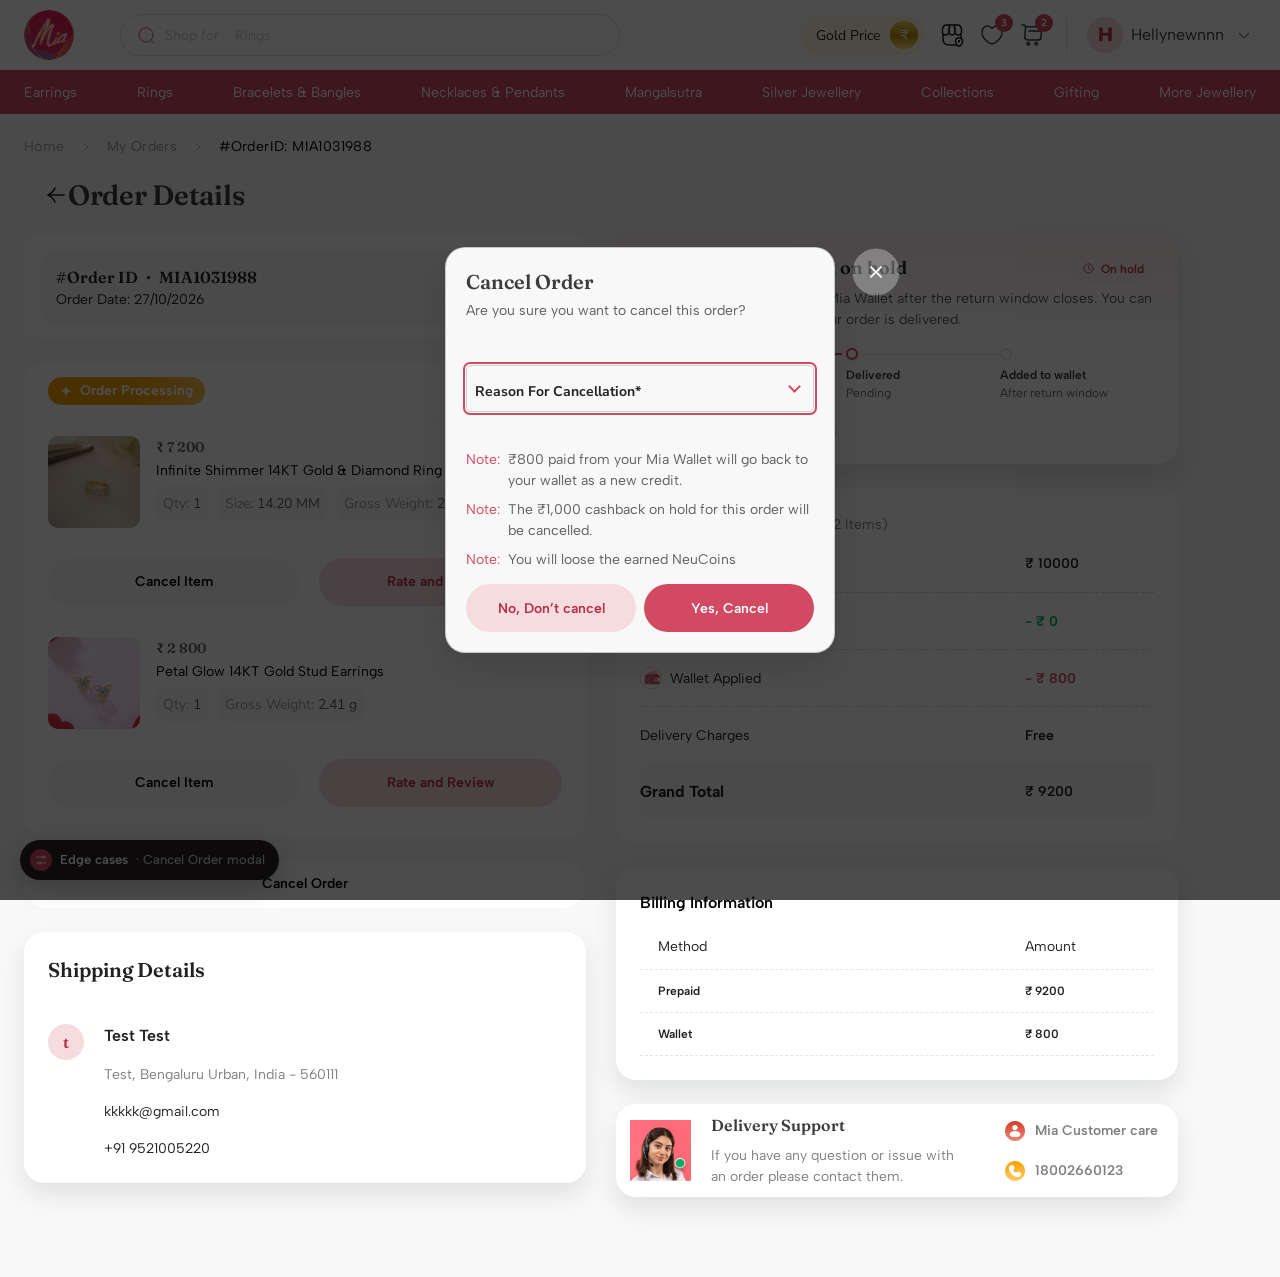
==== commit 57030189: "Replicate the live Cancel Order and Cancel Item modals Copies the staging order-details cancel flow:" ====
--- a/cancel.html
+++ b/cancel.html
@@ -2,17 +2,11 @@
 <html lang="en-IN">
 <head>
   <meta charset="utf-8">
-  <meta name="viewport" content="width=device-width, initial-scale=1, viewport-fit=cover">
+  <meta name="viewport" content="width=device-width, initial-scale=1">
   <title>Cancel order · Mia Wallet prototype</title>
-  <link rel="preconnect" href="https://fonts.googleapis.com">
-  <link rel="preconnect" href="https://fonts.gstatic.com" crossorigin>
-  <link rel="stylesheet" href="assets/css/mia.css">
-  <link rel="stylesheet" href="assets/css/site.css">
+  <!-- Cancelling happens in a modal on the order details page, as on the live site. -->
+  <meta http-equiv="refresh" content="0; url=order-details.html?s=cancelOrder">
+  <script>location.replace("order-details.html?s=cancelOrder" + (location.search.includes("c=") ? "&" + location.search.slice(1).split("&").filter((p) => p.startsWith("c=")).join("&") : ""));</script>
 </head>
-<body>
-  <script src="assets/js/core.js"></script>
-  <script src="assets/js/components.js"></script>
-  <script src="assets/js/orders-data.js"></script>
-  <script src="assets/js/pages/cancel.js"></script>
-</body>
+<body><a href="order-details.html?s=cancelOrder">Open the Cancel Order modal</a></body>
 </html>
